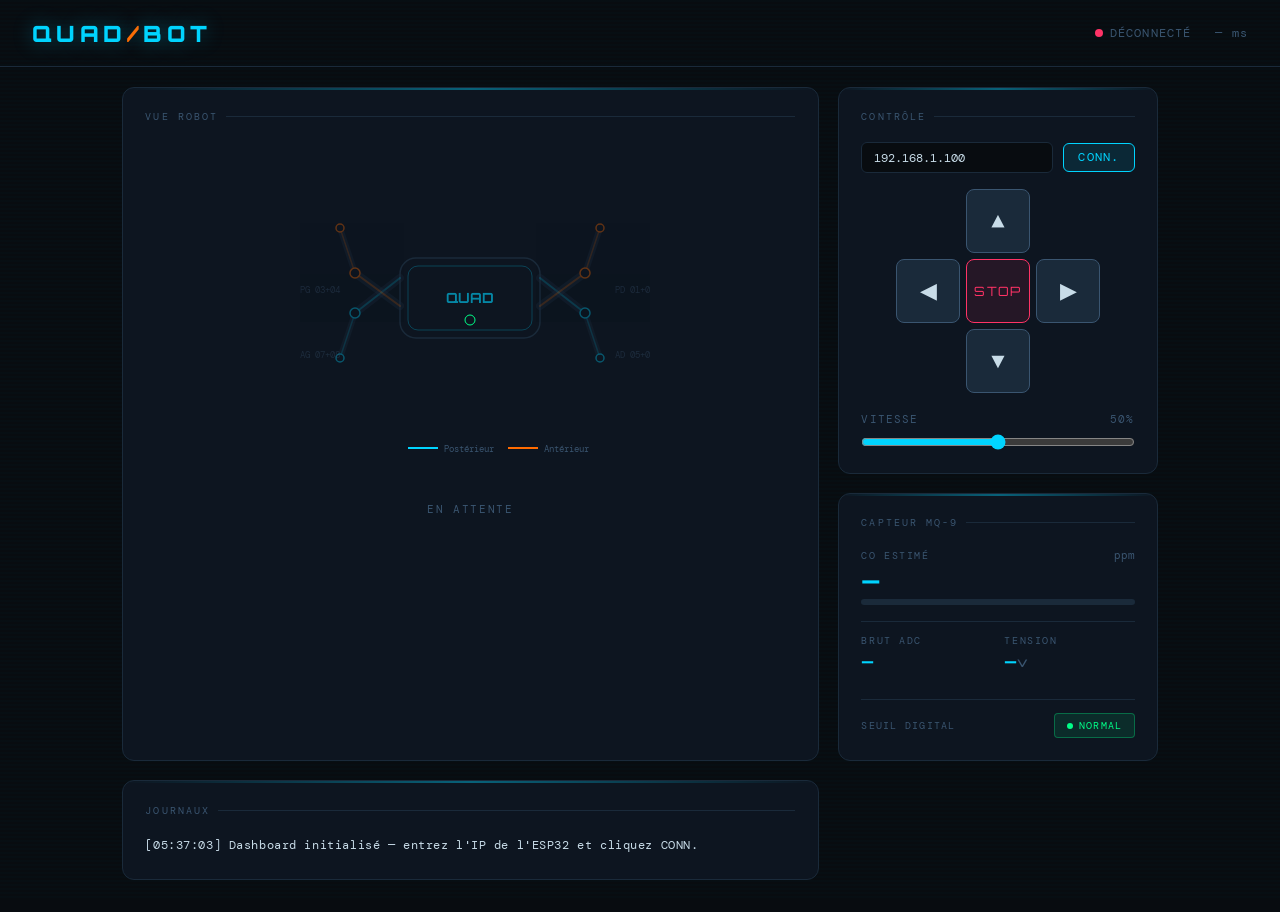
==== Programme/dashboard.html @ da054642 "all" ====
<!DOCTYPE html>
<html lang="fr">
<head>
<meta charset="UTF-8">
<meta name="viewport" content="width=device-width,initial-scale=1">
<title>QUAD // Robot Control</title>
<link href="https://fonts.googleapis.com/css2?family=Orbitron:wght@400;700;900&family=DM+Mono:wght@300;400;500&display=swap" rel="stylesheet">
<link rel="stylesheet" href="style.css">
</head>
<body>

<header>
  <div class="logo">QUAD<span>/</span>BOT</div>
  <div class="status-bar">
    <div class="status-dot">
      <div class="dot" id="dot"></div>
      <span id="ws-status">DÉCONNECTÉ</span>
    </div>
    <span id="latency" style="color:var(--dim)">— ms</span>
  </div>
</header>

<main>

  <!-- Robot view -->
  <div class="panel robot-view">
    <div class="panel-label">Vue robot</div>
    <div class="robot-svg-wrap">
      <svg width="360" height="320" viewBox="0 0 360 320" xmlns="http://www.w3.org/2000/svg">
        <!-- Corps -->
        <rect x="110" y="100" width="140" height="80" rx="16"
          fill="#0d1520" stroke="#1a2a3a" stroke-width="1.5"/>
        <rect x="118" y="108" width="124" height="64" rx="10"
          fill="none" stroke="#00d4ff" stroke-width=".8" opacity=".3"/>
        <!-- Logo centre -->
        <text x="180" y="145" text-anchor="middle" font-family="Orbitron" font-size="14"
          fill="#00d4ff" opacity=".6" font-weight="700">QUAD</text>
        <!-- Capteur MQ-9 indicateur -->
        <circle cx="180" cy="162" r="5" fill="none" stroke="#00ff88" stroke-width="1" id="mq9-dot"/>

        <!-- Membre postérieur droit (PCA 01+02) -->
        <g class="leg leg-idle" id="leg-br">
          <line x1="250" y1="120" x2="295" y2="155" stroke="#1a2a3a" stroke-width="8" stroke-linecap="round"/>
          <line x1="295" y1="155" x2="310" y2="200" stroke="#1a2a3a" stroke-width="6" stroke-linecap="round"/>
          <line x1="250" y1="120" x2="295" y2="155" stroke="#00d4ff" stroke-width="2" stroke-linecap="round" opacity=".5"/>
          <line x1="295" y1="155" x2="310" y2="200" stroke="#00d4ff" stroke-width="1.5" stroke-linecap="round" opacity=".4"/>
          <circle cx="295" cy="155" r="5" fill="#0d1520" stroke="#00d4ff" stroke-width="1.5"/>
          <circle cx="310" cy="200" r="4" fill="#0d1520" stroke="#00d4ff" stroke-width="1.5"/>
          <text x="325" y="135" font-family="DM Mono" font-size="9" fill="#3a5570">PD 01+02</text>
        </g>

        <!-- Membre postérieur gauche (PCA 03+04) -->
        <g class="leg leg-idle" id="leg-bl">
          <line x1="110" y1="120" x2="65" y2="155" stroke="#1a2a3a" stroke-width="8" stroke-linecap="round"/>
          <line x1="65" y1="155" x2="50" y2="200" stroke="#1a2a3a" stroke-width="6" stroke-linecap="round"/>
          <line x1="110" y1="120" x2="65" y2="155" stroke="#00d4ff" stroke-width="2" stroke-linecap="round" opacity=".5"/>
          <line x1="65" y1="155" x2="50" y2="200" stroke="#00d4ff" stroke-width="1.5" stroke-linecap="round" opacity=".4"/>
          <circle cx="65" cy="155" r="5" fill="#0d1520" stroke="#00d4ff" stroke-width="1.5"/>
          <circle cx="50" cy="200" r="4" fill="#0d1520" stroke="#00d4ff" stroke-width="1.5"/>
          <text x="10" y="135" font-family="DM Mono" font-size="9" fill="#3a5570">PG 03+04</text>
        </g>

        <!-- Membre antérieur droit (PCA 05+06) -->
        <g class="leg leg-idle" id="leg-fr">
          <line x1="250" y1="148" x2="295" y2="115" stroke="#1a2a3a" stroke-width="8" stroke-linecap="round"/>
          <line x1="295" y1="115" x2="310" y2="70" stroke="#1a2a3a" stroke-width="6" stroke-linecap="round"/>
          <line x1="250" y1="148" x2="295" y2="115" stroke="#ff6b00" stroke-width="2" stroke-linecap="round" opacity=".5"/>
          <line x1="295" y1="115" x2="310" y2="70" stroke="#ff6b00" stroke-width="1.5" stroke-linecap="round" opacity=".4"/>
          <circle cx="295" cy="115" r="5" fill="#0d1520" stroke="#ff6b00" stroke-width="1.5"/>
          <circle cx="310" cy="70" r="4" fill="#0d1520" stroke="#ff6b00" stroke-width="1.5"/>
          <text x="325" y="200" font-family="DM Mono" font-size="9" fill="#3a5570">AD 05+06</text>
        </g>

        <!-- Membre antérieur gauche (PCA 07+08) -->
        <g class="leg leg-idle" id="leg-fl">
          <line x1="110" y1="148" x2="65" y2="115" stroke="#1a2a3a" stroke-width="8" stroke-linecap="round"/>
          <line x1="65" y1="115" x2="50" y2="70" stroke="#1a2a3a" stroke-width="6" stroke-linecap="round"/>
          <line x1="110" y1="148" x2="65" y2="115" stroke="#ff6b00" stroke-width="2" stroke-linecap="round" opacity=".5"/>
          <line x1="65" y1="115" x2="50" y2="70" stroke="#ff6b00" stroke-width="1.5" stroke-linecap="round" opacity=".4"/>
          <circle cx="65" cy="115" r="5" fill="#0d1520" stroke="#ff6b00" stroke-width="1.5"/>
          <circle cx="50" cy="70" r="4" fill="#0d1520" stroke="#ff6b00" stroke-width="1.5"/>
          <text x="10" y="200" font-family="DM Mono" font-size="9" fill="#3a5570">AG 07+08</text>
        </g>

        <!-- Légende -->
        <line x1="118" y1="290" x2="148" y2="290" stroke="#00d4ff" stroke-width="2"/>
        <text x="154" y="294" font-family="DM Mono" font-size="9" fill="#3a5570">Postérieur</text>
        <line x1="218" y1="290" x2="248" y2="290" stroke="#ff6b00" stroke-width="2"/>
        <text x="254" y="294" font-family="DM Mono" font-size="9" fill="#3a5570">Antérieur</text>
      </svg>
    </div>
    <div id="current-cmd" style="text-align:center;font-size:.7rem;letter-spacing:.15em;color:var(--dim);margin-top:.5rem;">
      EN ATTENTE
    </div>
  </div>

  <!-- Controls -->
  <div class="panel controls-panel">
    <div class="panel-label">Contrôle</div>
    <div class="conn-row">
      <input class="conn-input" id="ip-input" type="text" value="192.168.1.100" placeholder="IP ESP32"/>
      <button class="conn-btn" onclick="connect()">CONN.</button>
    </div>

    <div class="dpad">
      <div class="btn empty"></div>
      <div class="btn" id="btn-forward"  data-cmd="forward">&#9650;</div>
      <div class="btn empty"></div>
      <div class="btn" id="btn-left"     data-cmd="left">&#9664;</div>
      <div class="btn stop" id="btn-stop" data-cmd="stop">STOP</div>
      <div class="btn" id="btn-right"    data-cmd="right">&#9654;</div>
      <div class="btn empty"></div>
      <div class="btn" id="btn-backward" data-cmd="backward">&#9660;</div>
      <div class="btn empty"></div>
    </div>

    <div class="speed-row">
      <div class="speed-label">
        <span>VITESSE</span>
        <span id="speed-val">50%</span>
      </div>
      <input type="range" id="speed" min="0" max="100" value="50"
        oninput="document.getElementById('speed-val').textContent=this.value+'%'">
    </div>
  </div>

  <!-- Sensors -->
  <div class="panel sensor-panel">
    <div class="panel-label">Capteur MQ-9</div>

    <div class="metric">
      <div class="metric-row">
        <span class="metric-name">CO estimé</span>
        <span class="metric-unit">ppm</span>
      </div>
      <div class="metric-val" id="ppm">—</div>
      <div class="bar-track"><div class="bar-fill" id="ppm-bar" style="width:0%"></div></div>
    </div>

    <div class="divider"></div>

    <div style="display:grid;grid-template-columns:1fr 1fr;gap:.8rem">
      <div class="metric">
        <div class="metric-name">Brut ADC</div>
        <div class="metric-val" style="font-size:1rem" id="raw">—</div>
      </div>
      <div class="metric">
        <div class="metric-name">Tension</div>
        <div class="metric-val" style="font-size:1rem" id="voltage">—<span class="metric-unit" style="font-size:.65rem">V</span></div>
      </div>
    </div>

    <div class="divider"></div>

    <div style="display:flex;justify-content:space-between;align-items:center">
      <span style="font-size:.65rem;letter-spacing:.12em;color:var(--dim)">SEUIL DIGITAL</span>
      <div class="alert-badge" id="alert-badge">
        <span id="alert-dot" style="width:6px;height:6px;border-radius:50%;background:currentColor;display:inline-block"></span>
        <span id="alert-text">NORMAL</span>
      </div>
    </div>
  </div>

  <!-- Log -->
  <div class="panel log-panel" style="grid-column:1;grid-row:3">
    <div class="panel-label">Journaux</div>
    <div id="log"></div>
  </div>

</main>

<script>
  // ── Config ──────────────────────────────────────────────────
  const MAX_PPM    = 1000;
  const WARN_PPM   = 200;
  const DANGER_PPM = 500;
  let ws           = null;
  let pingInterval = null;
  let pingTime     = 0;
  let currentCmd   = null;
  let sendInterval = null;

  // ── WebSocket ───────────────────────────────────────────────
  function connect() {
    const ip = document.getElementById('ip-input').value.trim();
    if (ws) ws.close();
    log(`Connexion à ws://${ip}/ws ...`, 'entry');
    ws = new WebSocket(`ws://${ip}/ws`);

    ws.onopen = () => {
      setStatus(true);
      log('WebSocket connecté', 'entry');
      pingInterval = setInterval(sendPing, 2000);
    };

    ws.onclose = () => {
      setStatus(false);
      clearInterval(pingInterval);
      clearInterval(sendInterval);
      log('WebSocket déconnecté', 'err');
    };

    ws.onerror = () => log('Erreur WebSocket', 'err');

    ws.onmessage = (e) => {
      try {
        const d = JSON.parse(e.data);
        if (d.type === 'pong') {
          document.getElementById('latency').textContent = (Date.now() - pingTime) + ' ms';
          return;
        }
        if (d.type === 'sensor') updateSensors(d);
      } catch(_) {}
    };
  }

  function sendPing() {
    if (ws?.readyState === 1) {
      pingTime = Date.now();
      ws.send(JSON.stringify({ type: 'ping' }));
    }
  }

  function sendCmd(cmd) {
    if (ws?.readyState !== 1) { log('Non connecté', 'warn'); return; }
    const speed = parseInt(document.getElementById('speed').value);
    ws.send(JSON.stringify({ type: 'cmd', cmd, speed }));
    log(`> CMD ${cmd.toUpperCase()} speed=${speed}`, 'cmd');
  }

  function setStatus(ok) {
    document.getElementById('dot').className        = 'dot' + (ok ? ' connected' : '');
    document.getElementById('ws-status').textContent = ok ? 'CONNECTÉ' : 'DÉCONNECTÉ';
    document.getElementById('ws-status').className  = ok ? 'connected' : '';
    if (!ok) document.getElementById('latency').textContent = '— ms';
  }

  // ── Sensors ─────────────────────────────────────────────────
  function updateSensors(d) {
    const ppmEl  = document.getElementById('ppm');
    const ppm    = parseFloat(d.ppm) || 0;

    document.getElementById('raw').textContent     = d.raw ?? '—';
    document.getElementById('voltage').textContent = d.voltage ? parseFloat(d.voltage).toFixed(2) : '—';
    ppmEl.textContent = ppm.toFixed(1);

    const pct = Math.min(ppm / MAX_PPM * 100, 100);
    document.getElementById('ppm-bar').style.width = pct + '%';

    if (ppm >= DANGER_PPM)      ppmEl.className = 'metric-val danger';
    else if (ppm >= WARN_PPM)   ppmEl.className = 'metric-val warn';
    else                        ppmEl.className = 'metric-val';

    const badge = document.getElementById('alert-badge');
    const txt   = document.getElementById('alert-text');
    if (d.alert) {
      badge.className = 'alert-badge danger';
      txt.textContent = 'ALERTE GAZ';
    } else {
      badge.className = 'alert-badge';
      txt.textContent = 'NORMAL';
    }

    const mq9dot = document.getElementById('mq9-dot');
    mq9dot.setAttribute('stroke', d.alert ? '#ff3366' : '#00ff88');
  }

  // ── D-Pad ───────────────────────────────────────────────────
  const LEG_MAP = {
    forward:  ['leg-fr','leg-bl'],
    backward: ['leg-br','leg-fl'],
    left:     ['leg-fl','leg-bl'],
    right:    ['leg-fr','leg-br'],
    stop:     []
  };

  function activateLegs(cmd) {
    document.querySelectorAll('.leg').forEach(l => {
      l.classList.remove('active');
      l.classList.add('leg-idle');
    });
    const active = LEG_MAP[cmd] || [];
    active.forEach(id => {
      const el = document.getElementById(id);
      if (el) { el.classList.add('active'); el.classList.remove('leg-idle'); }
    });
    document.getElementById('current-cmd').textContent =
      cmd === 'stop' ? 'ARRÊT' : cmd.toUpperCase();
    document.getElementById('current-cmd').style.color =
      cmd === 'stop' ? 'var(--red)' : 'var(--accent)';
  }

  function startCmd(cmd, el) {
    if (currentCmd === cmd) return;
    stopCmd();
    currentCmd = cmd;
    el.classList.add('pressed');
    activateLegs(cmd);
    sendCmd(cmd);
    if (cmd !== 'stop') sendInterval = setInterval(() => sendCmd(cmd), 150);
  }

  function stopCmd() {
    if (!currentCmd || currentCmd === 'stop') return;
    clearInterval(sendInterval);
    document.querySelectorAll('.btn').forEach(b => b.classList.remove('pressed'));
    document.querySelectorAll('.leg').forEach(l => { l.classList.remove('active'); l.classList.add('leg-idle'); });
    document.getElementById('current-cmd').textContent = 'EN ATTENTE';
    document.getElementById('current-cmd').style.color = 'var(--dim)';
    currentCmd = null;
    sendCmd('stop');
  }

  document.querySelectorAll('.btn[data-cmd]').forEach(btn => {
    const cmd = btn.dataset.cmd;

    btn.addEventListener('mousedown',  e => { e.preventDefault(); startCmd(cmd, btn); });
    btn.addEventListener('touchstart', e => { e.preventDefault(); startCmd(cmd, btn); }, { passive: false });

    if (cmd !== 'stop') {
      btn.addEventListener('mouseup',   () => stopCmd());
      btn.addEventListener('mouseleave',() => stopCmd());
      btn.addEventListener('touchend',  () => stopCmd());
    }
  });

  // Keyboard
  const KEY_CMD = { ArrowUp:'forward', ArrowDown:'backward', ArrowLeft:'left', ArrowRight:'right', ' ':'stop' };
  document.addEventListener('keydown', e => {
    const cmd = KEY_CMD[e.key];
    if (!cmd) return;
    e.preventDefault();
    const btn = document.querySelector(`.btn[data-cmd="${cmd}"]`);
    if (btn) startCmd(cmd, btn);
  });
  document.addEventListener('keyup', e => {
    const cmd = KEY_CMD[e.key];
    if (cmd && cmd !== 'stop') stopCmd();
  });

  // ── Log ─────────────────────────────────────────────────────
  function log(msg, cls = 'entry') {
    const el  = document.getElementById('log');
    const now = new Date().toLocaleTimeString('fr-FR');
    el.innerHTML += `<div class="entry ${cls}">[${now}] ${msg}</div>`;
    el.scrollTop = el.scrollHeight;
    while (el.children.length > 40) el.removeChild(el.firstChild);
  }

  log('Dashboard initialisé — entrez l\'IP de l\'ESP32 et cliquez CONN.', 'entry');
</script>
</body>
</html>
---- Programme/style.css ----
:root {
    --bg:       #080c10;
    --surface:  #0d1520;
    --border:   #1a2a3a;
    --accent:   #00d4ff;
    --accent2:  #ff6b00;
    --green:    #00ff88;
    --red:      #ff3366;
    --text:     #c8dce8;
    --dim:      #3a5570;
    --warn:     #ffbb00;
  }

  * { box-sizing: border-box; margin: 0; padding: 0; }

  body {
    background: var(--bg);
    color: var(--text);
    font-family: 'DM Mono', monospace;
    min-height: 100vh;
    overflow-x: hidden;
  }

  /* Grid scanlines overlay */
  body::before {
    content: '';
    position: fixed;
    inset: 0;
    background-image:
      repeating-linear-gradient(0deg, transparent, transparent 2px, rgba(0,212,255,.015) 2px, rgba(0,212,255,.015) 4px);
    pointer-events: none;
    z-index: 0;
  }

  header {
    display: flex;
    align-items: center;
    justify-content: space-between;
    padding: 1.2rem 2rem;
    border-bottom: 1px solid var(--border);
    position: relative;
    z-index: 1;
  }

  .logo {
    font-family: 'Orbitron', monospace;
    font-weight: 900;
    font-size: 1.4rem;
    letter-spacing: .2em;
    color: var(--accent);
    text-shadow: 0 0 20px rgba(0,212,255,.4);
  }
  .logo span { color: var(--accent2); }

  .status-bar {
    display: flex;
    align-items: center;
    gap: 1.5rem;
    font-size: .72rem;
    letter-spacing: .1em;
    color: var(--dim);
  }

  .status-dot {
    display: flex;
    align-items: center;
    gap: .4rem;
  }
  .dot {
    width: 8px; height: 8px;
    border-radius: 50%;
    background: var(--red);
    transition: background .3s;
  }
  .dot.connected { background: var(--green); animation: pulse-dot 2s infinite; }
  @keyframes pulse-dot { 0%,100%{box-shadow:0 0 0 0 rgba(0,255,136,.4)} 50%{box-shadow:0 0 0 5px rgba(0,255,136,0)} }

  #ws-status { transition: color .3s; }
  #ws-status.connected { color: var(--green); }

  main {
    display: grid;
    grid-template-columns: 1fr 320px;
    grid-template-rows: auto auto;
    gap: 1.2rem;
    padding: 1.2rem 2rem 2rem;
    max-width: 1100px;
    margin: 0 auto;
    position: relative;
    z-index: 1;
  }

  .panel {
    background: var(--surface);
    border: 1px solid var(--border);
    border-radius: 12px;
    padding: 1.4rem;
    position: relative;
    overflow: hidden;
  }
  .panel::before {
    content: '';
    position: absolute;
    top: 0; left: 0; right: 0;
    height: 2px;
    background: linear-gradient(90deg, transparent, var(--accent), transparent);
    opacity: .4;
  }

  .panel-label {
    font-size: .65rem;
    letter-spacing: .2em;
    text-transform: uppercase;
    color: var(--dim);
    margin-bottom: 1.2rem;
    display: flex;
    align-items: center;
    gap: .5rem;
  }
  .panel-label::after {
    content: '';
    flex: 1;
    height: 1px;
    background: var(--border);
  }

  /* ── Robot silhouette ── */
  .robot-view {
    grid-column: 1;
    grid-row: 1 / 3;
  }

  .robot-svg-wrap {
    display: flex;
    justify-content: center;
    align-items: center;
    padding: 1rem 0;
  }

  .leg { transition: opacity .15s; }
  .leg.active { opacity: 1 !important; }
  .leg-idle { opacity: .35; }

  /* ── Controls ── */
  .controls-panel { grid-column: 2; grid-row: 1; }

  .dpad {
    display: grid;
    grid-template-columns: repeat(3, 64px);
    grid-template-rows: repeat(3, 64px);
    gap: 6px;
    margin: .5rem auto;
    width: fit-content;
  }

  .btn {
    background: var(--border);
    border: 1px solid var(--dim);
    border-radius: 8px;
    color: var(--text);
    cursor: pointer;
    display: flex;
    align-items: center;
    justify-content: center;
    font-size: 1.4rem;
    transition: all .1s;
    user-select: none;
    -webkit-user-select: none;
    touch-action: none;
  }
  .btn:hover { border-color: var(--accent); color: var(--accent); background: rgba(0,212,255,.08); }
  .btn.pressed {
    background: rgba(0,212,255,.2);
    border-color: var(--accent);
    color: var(--accent);
    box-shadow: 0 0 12px rgba(0,212,255,.3);
    transform: scale(.94);
  }
  .btn.empty { background: transparent; border: none; cursor: default; }
  .btn.stop {
    background: rgba(255,51,102,.1);
    border-color: var(--red);
    color: var(--red);
    font-size: .8rem;
    letter-spacing: .1em;
    font-family: 'Orbitron', monospace;
  }
  .btn.stop:hover { background: rgba(255,51,102,.2); box-shadow: 0 0 12px rgba(255,51,102,.3); }

  .speed-row {
    margin-top: 1.2rem;
    display: flex;
    flex-direction: column;
    gap: .5rem;
  }
  .speed-label {
    display: flex;
    justify-content: space-between;
    font-size: .7rem;
    color: var(--dim);
    letter-spacing: .1em;
  }
  input[type=range] {
    width: 100%;
    accent-color: var(--accent);
    cursor: pointer;
  }

  /* ── Sensor panel ── */
  .sensor-panel { grid-column: 2; grid-row: 2; }

  .metric {
    display: flex;
    flex-direction: column;
    gap: .2rem;
    margin-bottom: 1rem;
  }
  .metric-row {
    display: flex;
    justify-content: space-between;
    align-items: baseline;
  }
  .metric-name { font-size: .65rem; letter-spacing: .15em; color: var(--dim); text-transform: uppercase; }
  .metric-val {
    font-family: 'Orbitron', monospace;
    font-size: 1.5rem;
    font-weight: 700;
    color: var(--accent);
    transition: color .3s;
  }
  .metric-val.warn { color: var(--warn); }
  .metric-val.danger { color: var(--red); animation: blink .6s infinite alternate; }
  @keyframes blink { from{opacity:1} to{opacity:.4} }
  .metric-unit { font-size: .7rem; color: var(--dim); }

  .bar-track {
    height: 6px;
    background: var(--border);
    border-radius: 99px;
    overflow: hidden;
  }
  .bar-fill {
    height: 100%;
    border-radius: 99px;
    background: linear-gradient(90deg, var(--green), var(--accent), var(--accent2), var(--red));
    background-size: 400% 100%;
    transition: width .5s ease;
  }

  .divider { height: 1px; background: var(--border); margin: .8rem 0; }

  .alert-badge {
    display: inline-flex;
    align-items: center;
    gap: .4rem;
    padding: .3rem .7rem;
    border-radius: 4px;
    font-size: .65rem;
    letter-spacing: .12em;
    text-transform: uppercase;
    background: rgba(0,255,136,.1);
    border: 1px solid rgba(0,255,136,.3);
    color: var(--green);
    transition: all .3s;
  }
  .alert-badge.danger {
    background: rgba(255,51,102,.15);
    border-color: rgba(255,51,102,.4);
    color: var(--red);
    animation: blink .6s infinite alternate;
  }

  /* ── Log ── */
  .log-panel {
    grid-column: 1;
    grid-row: 3;
  }

  #log {
    font-size: .72rem;
    color: var(--dim);
    line-height: 1.8;
    max-height: 80px;
    overflow-y: auto;
    letter-spacing: .05em;
  }
  #log .entry { color: var(--text); }
  #log .entry.cmd { color: var(--accent); }
  #log .entry.warn { color: var(--warn); }
  #log .entry.err { color: var(--red); }

  /* ── Connexion bar ── */
  .conn-row {
    display: flex;
    gap: .6rem;
    align-items: center;
    margin-bottom: 1rem;
  }
  .conn-input {
    flex: 1;
    background: var(--bg);
    border: 1px solid var(--border);
    border-radius: 6px;
    color: var(--text);
    font-family: 'DM Mono', monospace;
    font-size: .78rem;
    padding: .4rem .7rem;
    outline: none;
    transition: border-color .2s;
  }
  .conn-input:focus { border-color: var(--accent); }
  .conn-btn {
    background: rgba(0,212,255,.1);
    border: 1px solid var(--accent);
    border-radius: 6px;
    color: var(--accent);
    font-family: 'DM Mono', monospace;
    font-size: .72rem;
    letter-spacing: .1em;
    padding: .4rem .9rem;
    cursor: pointer;
    transition: all .2s;
  }
  .conn-btn:hover { background: rgba(0,212,255,.2); }

  @media (max-width: 700px) {
    main { grid-template-columns: 1fr; }
    .robot-view { grid-column: 1; grid-row: 1; }
    .controls-panel { grid-column: 1; grid-row: 2; }
    .sensor-panel  { grid-column: 1; grid-row: 3; }
    .log-panel     { grid-column: 1; grid-row: 4; }
  }
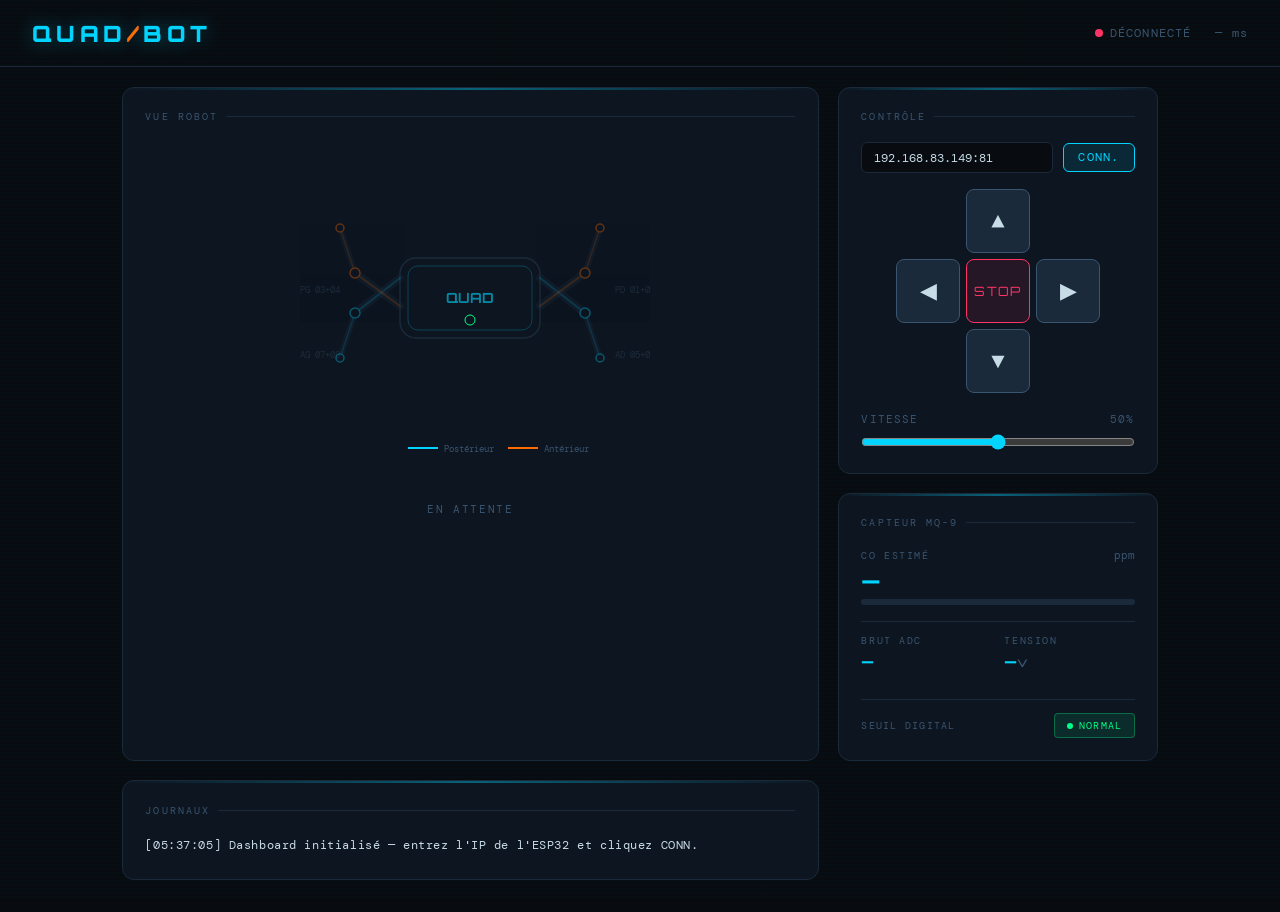
==== commit 9409fde9: "modif" ====
--- a/Programme/dashboard.html
+++ b/Programme/dashboard.html
@@ -1,4 +1,4 @@
-<!DOCTYPE html>
+   <!DOCTYPE html>
 <html lang="fr">
 <head>
 <meta charset="UTF-8">
@@ -98,7 +98,7 @@
   <div class="panel controls-panel">
     <div class="panel-label">Contrôle</div>
     <div class="conn-row">
-      <input class="conn-input" id="ip-input" type="text" value="192.168.1.100" placeholder="IP ESP32"/>
+      <input class="conn-input" id="ip-input" type="text" value="192.168.83.149:81" placeholder="IP ESP32"/>
       <button class="conn-btn" onclick="connect()">CONN.</button>
     </div>
 
